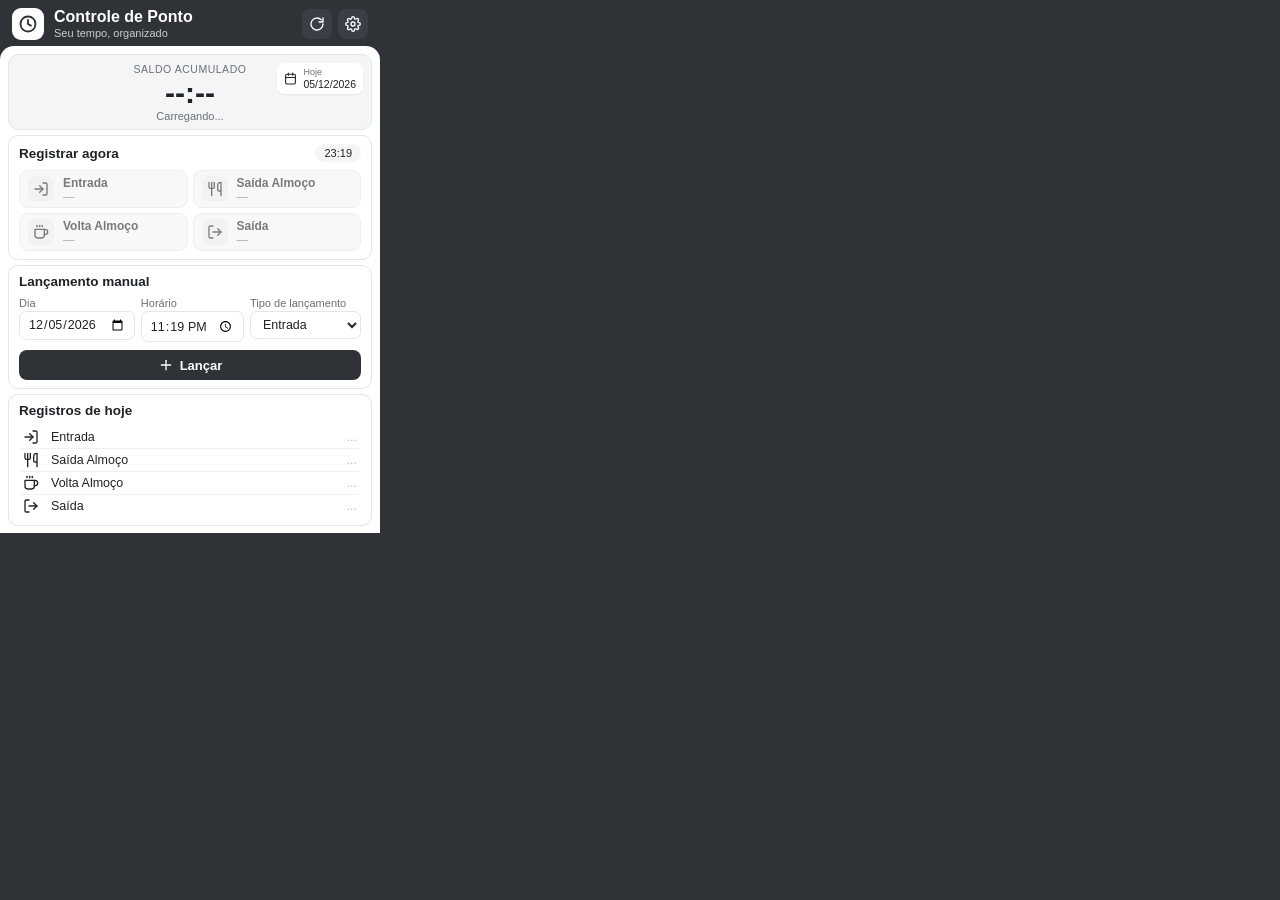
==== extensao/popup.html @ 4912578b "Controle de ponto pessoal com Google Sheets e extensão do Chrome Apps Script grava os 4 horários do " ====
<!DOCTYPE html>
<html lang="pt-BR">
<head>
  <meta charset="UTF-8" />
  <title>Controle de Ponto</title>
  <link rel="stylesheet" href="popup.css" />
</head>
<body>
  <header class="app-header">
    <div class="brand">
      <span class="brand-icon">
        <svg viewBox="0 0 24 24" aria-hidden="true"><circle cx="12" cy="12" r="9"/><polyline points="12 7 12 12 15.5 14"/></svg>
      </span>
      <div class="brand-text">
        <h1>Controle de Ponto</h1>
        <span class="brand-subtitle">Seu tempo, organizado</span>
      </div>
    </div>
    <div class="header-actions">
      <button id="refresh-button" class="icon-button" type="button" title="Atualizar">
        <svg viewBox="0 0 24 24" aria-hidden="true"><path d="M21 12a9 9 0 1 1-2.64-6.36"/><polyline points="21 3 21 9 15 9"/></svg>
      </button>
      <button id="settings-button" class="icon-button" type="button" title="Configurações">
        <svg viewBox="0 0 24 24" aria-hidden="true"><circle cx="12" cy="12" r="3"/><path d="M19.4 15a1.65 1.65 0 0 0 .33 1.82l.06.06a2 2 0 1 1-2.83 2.83l-.06-.06a1.65 1.65 0 0 0-1.82-.33 1.65 1.65 0 0 0-1 1.51V21a2 2 0 1 1-4 0v-.09A1.65 1.65 0 0 0 9 19.4a1.65 1.65 0 0 0-1.82.33l-.06.06a2 2 0 1 1-2.83-2.83l.06-.06A1.65 1.65 0 0 0 4.68 15a1.65 1.65 0 0 0-1.51-1H3a2 2 0 1 1 0-4h.09A1.65 1.65 0 0 0 4.6 9a1.65 1.65 0 0 0-.33-1.82l-.06-.06a2 2 0 1 1 2.83-2.83l.06.06A1.65 1.65 0 0 0 9 4.68a1.65 1.65 0 0 0 1-1.51V3a2 2 0 1 1 4 0v.09a1.65 1.65 0 0 0 1 1.51 1.65 1.65 0 0 0 1.82-.33l.06-.06a2 2 0 1 1 2.83 2.83l-.06.06A1.65 1.65 0 0 0 19.4 9a1.65 1.65 0 0 0 1.51 1H21a2 2 0 1 1 0 4h-.09a1.65 1.65 0 0 0-1.51 1z"/></svg>
      </button>
    </div>
  </header>

  <main class="content">
    <section id="settings" class="card" hidden>
      <h2>Configurações</h2>
      <label for="url-input">URL do Web App (Apps Script)</label>
      <input id="url-input" type="url" placeholder="https://script.google.com/macros/s/.../exec" autocomplete="off" />
      <div class="form-actions">
        <button id="settings-cancel" class="secondary-button" type="button">Cancelar</button>
        <button id="settings-save" class="primary-button" type="button">Salvar</button>
      </div>
    </section>

    <section class="saldo-card">
      <div class="today-chip">
        <svg viewBox="0 0 24 24" aria-hidden="true"><rect x="3" y="4" width="18" height="18" rx="2"/><line x1="16" y1="2" x2="16" y2="6"/><line x1="8" y1="2" x2="8" y2="6"/><line x1="3" y1="10" x2="21" y2="10"/></svg>
        <div>
          <span class="today-label">Hoje</span>
          <span id="today-date" class="today-date"></span>
        </div>
      </div>
      <span class="saldo-label">Saldo acumulado</span>
      <strong id="saldo-value" class="saldo-value">--:--</strong>
      <span id="saldo-hint" class="saldo-hint">Carregando...</span>
    </section>

    <section class="card">
      <div class="card-heading">
        <h2>Registrar agora</h2>
        <span id="clock" class="pill">--:--</span>
      </div>
      <div id="quick-grid" class="quick-grid"></div>
    </section>

    <section class="card">
      <h2>Lançamento manual</h2>
      <div class="manual-grid">
        <div>
          <label for="manual-date">Dia</label>
          <input id="manual-date" type="date" />
        </div>
        <div>
          <label for="manual-time">Horário</label>
          <input id="manual-time" type="time" />
        </div>
        <div>
          <label for="manual-tipo">Tipo de lançamento</label>
          <select id="manual-tipo"></select>
        </div>
      </div>
      <button id="manual-submit" class="primary-button full" type="button">
        <svg viewBox="0 0 24 24" aria-hidden="true"><line x1="12" y1="5" x2="12" y2="19"/><line x1="5" y1="12" x2="19" y2="12"/></svg>
        Lançar
      </button>
    </section>

    <section class="card">
      <div class="card-heading">
        <h2 id="day-title">Registros de hoje</h2>
        <span id="day-total" class="pill" hidden></span>
      </div>
      <ul id="day-list" class="day-list"></ul>
      <p id="day-footer" class="day-footer" hidden></p>
    </section>

    <div id="status" class="status" hidden></div>
  </main>

  <script src="api.js"></script>
  <script src="popup.js"></script>
</body>
</html>
---- extensao/popup.css ----
* {
  box-sizing: border-box;
}

:root {
  --dark: #2f3237;
  --dark-hover: #24272b;
  --dark-soft: #3b3f45;
  --surface: #f4f5f6;
  --surface-hover: #eceef0;
  --border: #e3e5e8;
  --text-main: #1f2328;
  --text-muted: #6b7178;
  --text-faint: #b7bcc2;
  --green: #22a06b;
  --green-strong: #15803d;
  --green-surface: #f0fdf4;
  --green-border: #c6ecd4;
  --red: #c62828;
  --red-surface: #fdf1f1;
  --red-border: #f5d0d0;
}

/* O Chrome limita o popup a 600px de altura; o layout é dimensionado para
   caber nisso sem barra de rolagem (exceto com as configurações abertas). */
body {
  width: 380px;
  margin: 0;
  font-family: -apple-system, "Segoe UI", Roboto, Arial, sans-serif;
  font-size: 12.5px;
  color: var(--text-main);
  background: var(--dark);
}

svg {
  width: 16px;
  height: 16px;
  fill: none;
  stroke: currentColor;
  stroke-width: 2;
  stroke-linecap: round;
  stroke-linejoin: round;
  flex-shrink: 0;
}

h2 {
  font-size: 13.5px;
  font-weight: 700;
  margin: 0 0 8px;
}

/* Header */
.app-header {
  display: flex;
  align-items: center;
  justify-content: space-between;
  padding: 7px 12px 18px;
  color: #fff;
}

.brand {
  display: flex;
  align-items: center;
  gap: 10px;
}

.brand-icon {
  width: 32px;
  height: 32px;
  border-radius: 9px;
  background: #fff;
  color: var(--dark);
  display: flex;
  align-items: center;
  justify-content: center;
}

.brand-icon svg {
  width: 20px;
  height: 20px;
  stroke-width: 2.2;
}

.brand-text h1 {
  font-size: 16px;
  font-weight: 700;
  margin: 0;
  line-height: 1.2;
}

.brand-subtitle {
  font-size: 11px;
  color: #c9ccd1;
}

.header-actions {
  display: flex;
  gap: 6px;
}

.icon-button {
  width: 30px;
  height: 30px;
  background: var(--dark-soft);
  border: none;
  color: #fff;
  border-radius: 8px;
  cursor: pointer;
  display: flex;
  align-items: center;
  justify-content: center;
}

.icon-button:hover {
  background: #474c53;
}

.icon-button:disabled {
  opacity: 0.5;
  cursor: default;
}

/* Conteúdo */
.content {
  background: #fff;
  border-radius: 14px 14px 0 0;
  margin-top: -12px;
  padding: 8px 8px 2px;
}

.card {
  border: 1px solid var(--border);
  border-radius: 10px;
  padding: 8px 10px;
  margin-bottom: 5px;
  background: #fff;
}

.card-heading {
  display: flex;
  align-items: center;
  justify-content: space-between;
  margin-bottom: 8px;
}

.card-heading h2 {
  margin: 0;
}

.pill {
  background: var(--surface);
  color: var(--text-main);
  font-size: 11px;
  font-weight: 500;
  padding: 3px 9px;
  border-radius: 999px;
  font-variant-numeric: tabular-nums;
}

/* Saldo */
.saldo-card {
  position: relative;
  display: flex;
  flex-direction: column;
  align-items: center;
  gap: 1px;
  background: var(--surface);
  border: 1px solid var(--border);
  border-radius: 10px;
  padding: 8px 12px 7px;
  margin-bottom: 5px;
}

.saldo-card.negativo {
  background: var(--red-surface);
  border-color: var(--red-border);
}

.saldo-card.positivo {
  background: var(--green-surface);
  border-color: var(--green-border);
}

.today-chip {
  position: absolute;
  top: 8px;
  right: 8px;
  display: flex;
  align-items: center;
  gap: 6px;
  background: #fff;
  border-radius: 7px;
  padding: 4px 7px;
  box-shadow: 0 1px 2px rgba(0, 0, 0, 0.06);
}

.today-chip svg {
  width: 13px;
  height: 13px;
}

.today-chip div {
  display: flex;
  flex-direction: column;
  line-height: 1.15;
}

.today-label {
  font-size: 9px;
  color: var(--text-muted);
}

.today-date {
  font-size: 10.5px;
  font-variant-numeric: tabular-nums;
}

.saldo-label {
  font-size: 10.5px;
  color: var(--text-muted);
  text-transform: uppercase;
  letter-spacing: 0.05em;
}

.saldo-value {
  font-size: 30px;
  font-weight: 800;
  line-height: 1.1;
  color: var(--text-main);
  font-variant-numeric: tabular-nums;
}

.saldo-card.negativo .saldo-value {
  color: var(--red);
}

.saldo-card.positivo .saldo-value {
  color: var(--green-strong);
}

.saldo-hint {
  font-size: 11px;
  color: var(--text-muted);
  text-align: center;
}

/* Registrar agora */
.quick-grid {
  display: grid;
  grid-template-columns: 1fr 1fr;
  gap: 5px;
}

.quick-button {
  display: flex;
  align-items: center;
  gap: 9px;
  background: var(--surface);
  border: 1px solid var(--border);
  border-radius: 9px;
  padding: 5px 8px;
  cursor: pointer;
  font-family: inherit;
  color: var(--text-main);
  text-align: left;
}

.quick-button:hover {
  background: var(--surface-hover);
}

.quick-icon {
  width: 26px;
  height: 26px;
  border-radius: 7px;
  background: #e9ebed;
  display: flex;
  align-items: center;
  justify-content: center;
}

.quick-text {
  display: flex;
  flex-direction: column;
  min-width: 0;
}

.quick-label {
  font-size: 12px;
  font-weight: 600;
  white-space: nowrap;
}

.quick-time {
  font-size: 11.5px;
  color: var(--text-muted);
  font-variant-numeric: tabular-nums;
}

.quick-button.done,
.quick-button.next {
  background: var(--dark);
  border-color: var(--dark);
  color: #fff;
}

.quick-button.done:hover,
.quick-button.next:hover {
  background: var(--dark-hover);
}

.quick-button.done .quick-icon,
.quick-button.next .quick-icon {
  background: var(--dark-soft);
}

.quick-button.done .quick-time,
.quick-button.next .quick-time {
  color: #d5d8dc;
}

.quick-button:disabled {
  opacity: 0.6;
  cursor: default;
}

/* Lançamento manual */
label {
  display: block;
  font-size: 11px;
  color: var(--text-muted);
  margin: 6px 0 2px;
}

input,
select {
  width: 100%;
  padding: 5px 8px;
  border: 1px solid var(--border);
  border-radius: 7px;
  font-size: 12.5px;
  font-family: inherit;
  background: #fff;
  color: var(--text-main);
}

input:focus,
select:focus {
  outline: none;
  border-color: var(--dark);
}

.manual-grid {
  display: grid;
  grid-template-columns: 1.2fr 0.85fr 1.15fr;
  gap: 6px;
}

.manual-grid label {
  white-space: nowrap;
}

.manual-grid label {
  margin-top: 0;
}

.form-actions {
  display: flex;
  justify-content: flex-end;
  gap: 6px;
  margin-top: 10px;
}

.primary-button {
  display: inline-flex;
  align-items: center;
  justify-content: center;
  gap: 6px;
  background: var(--dark);
  color: #fff;
  border: none;
  border-radius: 8px;
  padding: 8px 12px;
  font-size: 12.5px;
  font-weight: 600;
  cursor: pointer;
  font-family: inherit;
}

.primary-button:hover {
  background: var(--dark-hover);
}

.primary-button:disabled {
  opacity: 0.6;
  cursor: default;
}

.primary-button.full {
  width: 100%;
  margin-top: 8px;
  padding: 7px 12px;
  font-size: 13px;
}

.secondary-button {
  background: #fff;
  color: var(--text-main);
  border: 1px solid var(--border);
  border-radius: 8px;
  padding: 8px 12px;
  font-size: 12.5px;
  cursor: pointer;
  font-family: inherit;
}

.secondary-button:hover {
  background: var(--surface);
}

/* Registros do dia */
.day-list {
  list-style: none;
  margin: 0;
  padding: 0 2px;
}

.day-list li {
  display: flex;
  align-items: center;
  gap: 12px;
  padding: 3px 2px;
  border-bottom: 1px solid #eef0f2;
}

.day-list li:last-child {
  border-bottom: none;
}

.day-icon {
  display: flex;
  color: var(--text-main);
}

.day-icon.registrado {
  color: var(--green);
}

.day-label {
  flex: 1;
}

.day-time {
  font-weight: 500;
  font-variant-numeric: tabular-nums;
}

.day-time.vazio {
  color: var(--text-faint);
  font-weight: 400;
}

.day-footer {
  margin: 4px 2px 0;
  font-size: 11px;
  color: var(--text-muted);
}

.day-footer.negativo {
  color: var(--red);
}

/* Status */
/* Fixo por cima do conteúdo, para a mensagem não aumentar a altura do popup. */
.status {
  position: fixed;
  left: 10px;
  right: 10px;
  bottom: 10px;
  padding: 7px 9px;
  border-radius: 7px;
  box-shadow: 0 4px 14px rgba(0, 0, 0, 0.18);
  background: var(--dark);
  color: #fff;
  text-align: center;
  font-size: 12px;
}

.status.status-error {
  background: #ffebe9;
  color: #a40e26;
}
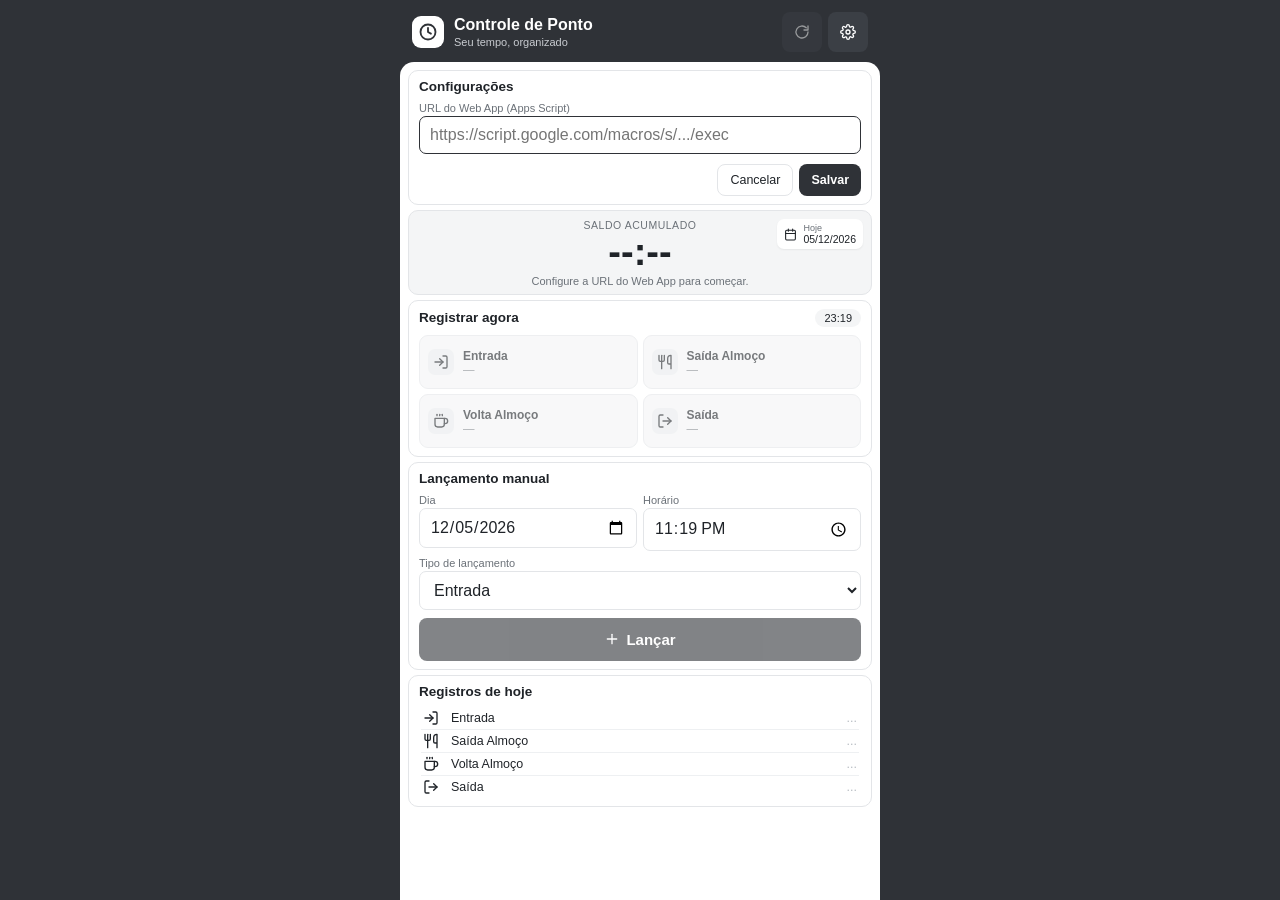
==== commit e25e7ca6: "Adiciona app para iPhone (PWA) e registro automático por localização - Code.gs: tipo=auto grava no p" ====
--- a/extensao/popup.html
+++ b/extensao/popup.html
@@ -2,8 +2,18 @@
 <html lang="pt-BR">
 <head>
   <meta charset="UTF-8" />
+  <meta name="viewport" content="width=device-width, initial-scale=1, viewport-fit=cover" />
   <title>Controle de Ponto</title>
+  <meta name="theme-color" content="#2f3237" />
+  <meta name="apple-mobile-web-app-capable" content="yes" />
+  <meta name="mobile-web-app-capable" content="yes" />
+  <meta name="apple-mobile-web-app-title" content="Ponto" />
+  <meta name="apple-mobile-web-app-status-bar-style" content="black-translucent" />
+  <link rel="manifest" href="manifest.webmanifest" />
+  <link rel="apple-touch-icon" href="icons/apple-touch-icon.png" />
   <link rel="stylesheet" href="popup.css" />
+  <link rel="stylesheet" href="web.css" />
+  <script src="api.js"></script>
 </head>
 <body>
   <header class="app-header">
@@ -31,6 +41,7 @@
       <h2>Configurações</h2>
       <label for="url-input">URL do Web App (Apps Script)</label>
       <input id="url-input" type="url" placeholder="https://script.google.com/macros/s/.../exec" autocomplete="off" />
+      <button id="copy-link" class="link-button" type="button" hidden>Copiar link para configurar o celular</button>
       <div class="form-actions">
         <button id="settings-cancel" class="secondary-button" type="button">Cancelar</button>
         <button id="settings-save" class="primary-button" type="button">Salvar</button>
@@ -92,7 +103,6 @@
     <div id="status" class="status" hidden></div>
   </main>
 
-  <script src="api.js"></script>
   <script src="popup.js"></script>
 </body>
 </html>
--- a/extensao/popup.css
+++ b/extensao/popup.css
@@ -157,6 +157,18 @@
   font-variant-numeric: tabular-nums;
 }
 
+.meta-diff {
+  font-weight: 700;
+}
+
+.meta-diff.negativo {
+  color: var(--red);
+}
+
+.meta-diff.positivo {
+  color: var(--green-strong);
+}
+
 /* Saldo */
 .saldo-card {
   position: relative;
@@ -416,6 +428,27 @@
 
 .secondary-button:hover {
   background: var(--surface);
+}
+
+.link-button {
+  display: block;
+  margin: 8px 0 0;
+  padding: 0;
+  background: none;
+  border: none;
+  color: var(--text-muted);
+  font-size: 11.5px;
+  font-family: inherit;
+  text-decoration: underline;
+  cursor: pointer;
+}
+
+.link-button:hover {
+  color: var(--text-main);
+}
+
+.link-button[hidden] {
+  display: none;
 }
 
 /* Registros do dia */
--- a/extensao/web.css
+++ b/extensao/web.css
@@ -0,0 +1,70 @@
+/* Estilos só da versão web/PWA (celular). Na extensão <html> não recebe a classe "web", então nada aqui vale. */
+
+html.web {
+  background: var(--dark);
+  -webkit-text-size-adjust: 100%;
+  -webkit-tap-highlight-color: transparent;
+}
+
+html.web body {
+  width: 100%;
+  max-width: 480px;
+  margin: 0 auto;
+  min-height: 100vh;
+  min-height: 100dvh;
+  display: flex;
+  flex-direction: column;
+  padding-left: env(safe-area-inset-left);
+  padding-right: env(safe-area-inset-right);
+}
+
+html.web .app-header {
+  padding-top: calc(env(safe-area-inset-top) + 12px);
+  padding-bottom: 22px;
+}
+
+html.web .content {
+  flex: 1;
+  padding-bottom: calc(env(safe-area-inset-bottom) + 14px);
+}
+
+/* Abaixo de 16px o iOS dá zoom ao focar o campo. */
+html.web input,
+html.web select {
+  font-size: 16px;
+  padding: 9px 10px;
+}
+
+html.web button {
+  touch-action: manipulation;
+}
+
+html.web .manual-grid {
+  grid-template-columns: 1fr 1fr;
+}
+
+html.web .manual-grid > div:last-child {
+  grid-column: 1 / -1;
+}
+
+html.web .quick-button {
+  min-height: 54px;
+}
+
+html.web .icon-button {
+  width: 40px;
+  height: 40px;
+}
+
+html.web .primary-button.full {
+  padding: 13px 12px;
+  font-size: 15px;
+}
+
+html.web .saldo-value {
+  font-size: 38px;
+}
+
+html.web .status {
+  bottom: calc(env(safe-area-inset-bottom) + 14px);
+}
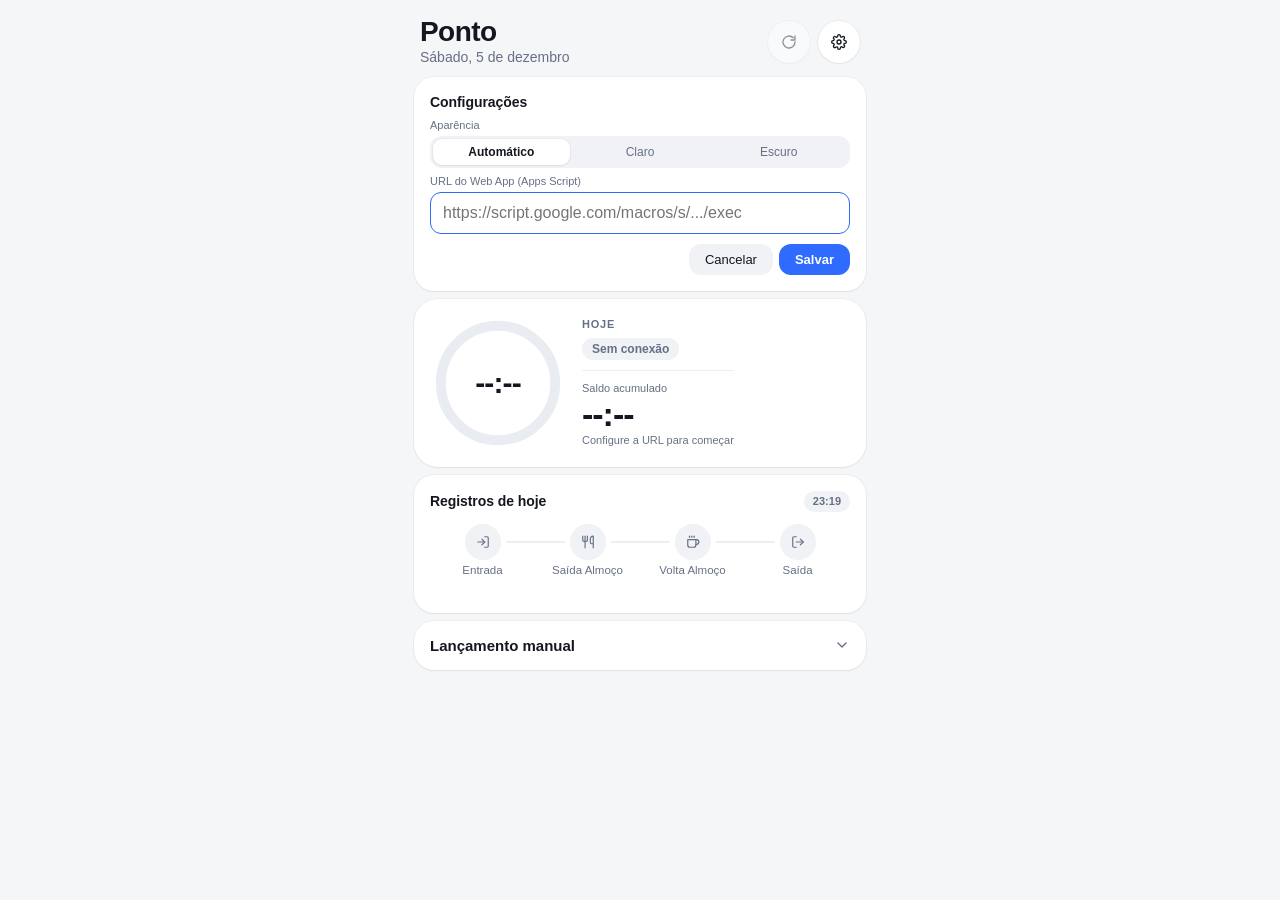
==== commit b9349f87: "Redesenha a tela e adiciona escolha de aparência - Anel de progresso do dia contra a meta, linha do " ====
--- a/extensao/popup.html
+++ b/extensao/popup.html
@@ -4,11 +4,12 @@
   <meta charset="UTF-8" />
   <meta name="viewport" content="width=device-width, initial-scale=1, viewport-fit=cover" />
   <title>Controle de Ponto</title>
-  <meta name="theme-color" content="#2f3237" />
+  <meta name="theme-color" content="#f5f6f8" media="(prefers-color-scheme: light)" />
+  <meta name="theme-color" content="#0a0b0e" media="(prefers-color-scheme: dark)" />
   <meta name="apple-mobile-web-app-capable" content="yes" />
   <meta name="mobile-web-app-capable" content="yes" />
   <meta name="apple-mobile-web-app-title" content="Ponto" />
-  <meta name="apple-mobile-web-app-status-bar-style" content="black-translucent" />
+  <meta name="apple-mobile-web-app-status-bar-style" content="default" />
   <link rel="manifest" href="manifest.webmanifest" />
   <link rel="apple-touch-icon" href="icons/apple-touch-icon.png" />
   <link rel="stylesheet" href="popup.css" />
@@ -16,17 +17,12 @@
   <script src="api.js"></script>
 </head>
 <body>
-  <header class="app-header">
-    <div class="brand">
-      <span class="brand-icon">
-        <svg viewBox="0 0 24 24" aria-hidden="true"><circle cx="12" cy="12" r="9"/><polyline points="12 7 12 12 15.5 14"/></svg>
-      </span>
-      <div class="brand-text">
-        <h1>Controle de Ponto</h1>
-        <span class="brand-subtitle">Seu tempo, organizado</span>
-      </div>
+  <header class="topbar">
+    <div class="topbar-title">
+      <h1>Ponto</h1>
+      <span id="today-date" class="topbar-date"></span>
     </div>
-    <div class="header-actions">
+    <div class="topbar-actions">
       <button id="refresh-button" class="icon-button" type="button" title="Atualizar">
         <svg viewBox="0 0 24 24" aria-hidden="true"><path d="M21 12a9 9 0 1 1-2.64-6.36"/><polyline points="21 3 21 9 15 9"/></svg>
       </button>
@@ -39,6 +35,12 @@
   <main class="content">
     <section id="settings" class="card" hidden>
       <h2>Configurações</h2>
+      <label id="theme-label">Aparência</label>
+      <div id="theme-options" class="segmented" role="group" aria-labelledby="theme-label">
+        <button type="button" data-tema="auto">Automático</button>
+        <button type="button" data-tema="claro">Claro</button>
+        <button type="button" data-tema="escuro">Escuro</button>
+      </div>
       <label for="url-input">URL do Web App (Apps Script)</label>
       <input id="url-input" type="url" placeholder="https://script.google.com/macros/s/.../exec" autocomplete="off" />
       <button id="copy-link" class="link-button" type="button" hidden>Copiar link para configurar o celular</button>
@@ -48,56 +50,61 @@
       </div>
     </section>
 
-    <section class="saldo-card">
-      <div class="today-chip">
-        <svg viewBox="0 0 24 24" aria-hidden="true"><rect x="3" y="4" width="18" height="18" rx="2"/><line x1="16" y1="2" x2="16" y2="6"/><line x1="8" y1="2" x2="8" y2="6"/><line x1="3" y1="10" x2="21" y2="10"/></svg>
-        <div>
-          <span class="today-label">Hoje</span>
-          <span id="today-date" class="today-date"></span>
+    <section class="hero">
+      <div class="ring">
+        <svg viewBox="0 0 120 120" aria-hidden="true">
+          <circle class="ring-track" cx="60" cy="60" r="52"/>
+          <circle id="ring-progress" class="ring-progress" cx="60" cy="60" r="52"/>
+        </svg>
+        <div class="ring-center">
+          <strong id="worked" class="worked">--:--</strong>
+          <span id="worked-of" class="worked-of"></span>
         </div>
       </div>
-      <span class="saldo-label">Saldo acumulado</span>
-      <strong id="saldo-value" class="saldo-value">--:--</strong>
-      <span id="saldo-hint" class="saldo-hint">Carregando...</span>
+      <div class="hero-side">
+        <span id="hero-day" class="eyebrow">Hoje</span>
+        <span id="hero-chip" class="chip">Carregando...</span>
+        <div id="balance" class="balance">
+          <span class="balance-label">Saldo acumulado</span>
+          <strong id="saldo-value" class="balance-value">--:--</strong>
+          <span id="saldo-hint" class="balance-hint"></span>
+        </div>
+      </div>
     </section>
 
-    <section class="card">
+    <section class="card day-card">
       <div class="card-heading">
-        <h2>Registrar agora</h2>
+        <h2 id="day-title">Hoje</h2>
+        <button id="back-today" class="link-button inline" type="button" hidden>Voltar para hoje</button>
         <span id="clock" class="pill">--:--</span>
       </div>
-      <div id="quick-grid" class="quick-grid"></div>
+      <ol id="timeline" class="timeline"></ol>
+      <button id="primary-action" class="cta" type="button" hidden></button>
+      <p id="day-footer" class="day-footer" hidden></p>
     </section>
 
-    <section class="card">
-      <h2>Lançamento manual</h2>
-      <div class="manual-grid">
-        <div>
-          <label for="manual-date">Dia</label>
-          <input id="manual-date" type="date" />
+    <section class="card manual-card">
+      <button id="manual-toggle" class="disclosure" type="button" aria-expanded="false" aria-controls="manual-panel">
+        <span>Lançamento manual</span>
+        <svg viewBox="0 0 24 24" aria-hidden="true"><polyline points="6 9 12 15 18 9"/></svg>
+      </button>
+      <div id="manual-panel" class="manual-panel" hidden>
+        <div class="manual-grid">
+          <div>
+            <label for="manual-date">Dia</label>
+            <input id="manual-date" type="date" />
+          </div>
+          <div>
+            <label for="manual-time">Horário</label>
+            <input id="manual-time" type="time" />
+          </div>
+          <div>
+            <label for="manual-tipo">Tipo</label>
+            <select id="manual-tipo"></select>
+          </div>
         </div>
-        <div>
-          <label for="manual-time">Horário</label>
-          <input id="manual-time" type="time" />
-        </div>
-        <div>
-          <label for="manual-tipo">Tipo de lançamento</label>
-          <select id="manual-tipo"></select>
-        </div>
+        <button id="manual-submit" class="primary-button full" type="button">Lançar</button>
       </div>
-      <button id="manual-submit" class="primary-button full" type="button">
-        <svg viewBox="0 0 24 24" aria-hidden="true"><line x1="12" y1="5" x2="12" y2="19"/><line x1="5" y1="12" x2="19" y2="12"/></svg>
-        Lançar
-      </button>
-    </section>
-
-    <section class="card">
-      <div class="card-heading">
-        <h2 id="day-title">Registros de hoje</h2>
-        <span id="day-total" class="pill" hidden></span>
-      </div>
-      <ul id="day-list" class="day-list"></ul>
-      <p id="day-footer" class="day-footer" hidden></p>
     </section>
 
     <div id="status" class="status" hidden></div>
--- a/extensao/popup.css
+++ b/extensao/popup.css
@@ -2,34 +2,97 @@
   box-sizing: border-box;
 }
 
+[hidden] {
+  display: none !important;
+}
+
 :root {
-  --dark: #2f3237;
-  --dark-hover: #24272b;
-  --dark-soft: #3b3f45;
-  --surface: #f4f5f6;
-  --surface-hover: #eceef0;
-  --border: #e3e5e8;
-  --text-main: #1f2328;
-  --text-muted: #6b7178;
-  --text-faint: #b7bcc2;
-  --green: #22a06b;
-  --green-strong: #15803d;
-  --green-surface: #f0fdf4;
-  --green-border: #c6ecd4;
-  --red: #c62828;
-  --red-surface: #fdf1f1;
-  --red-border: #f5d0d0;
-}
-
-/* O Chrome limita o popup a 600px de altura; o layout é dimensionado para
-   caber nisso sem barra de rolagem (exceto com as configurações abertas). */
+  color-scheme: light dark;
+
+  --bg: #f5f6f8;
+  --surface: #ffffff;
+  --surface-2: #f0f2f5;
+  --surface-hover: #e6e9ee;
+  --line: #eceef2;
+  --text: #14171f;
+  --text-muted: #667085;
+  --text-faint: #b9bfca;
+  --accent: #2f6bff;
+  --accent-hover: #1f56e0;
+  --accent-soft: #e8efff;
+  --on-accent: #ffffff;
+  --green: #12a15a;
+  --green-soft: #e4f6ec;
+  --red: #e5484d;
+  --red-soft: #fdecec;
+  --ring-track: #e9ecf1;
+  --shadow: 0 1px 2px rgba(16, 24, 40, 0.05), 0 0 0 1px rgba(16, 24, 40, 0.04);
+  --shadow-float: 0 10px 28px rgba(16, 24, 40, 0.2);
+}
+
+:root[data-theme="light"] {
+  color-scheme: light;
+}
+
+:root[data-theme="dark"] {
+  color-scheme: dark;
+  --bg: #0a0b0e;
+  --surface: #15171c;
+  --surface-2: #1e2128;
+  --surface-hover: #272a32;
+  --line: #23262d;
+  --text: #f2f4f8;
+  --text-muted: #8b93a1;
+  --text-faint: #4d535f;
+  --accent: #5b8cff;
+  --accent-hover: #7aa0ff;
+  --accent-soft: rgba(91, 140, 255, 0.16);
+  --on-accent: #0a0b0e;
+  --green: #3ccf8e;
+  --green-soft: rgba(60, 207, 142, 0.14);
+  --red: #ff6b72;
+  --red-soft: rgba(255, 107, 114, 0.14);
+  --ring-track: #23262d;
+  --shadow: 0 0 0 1px rgba(255, 255, 255, 0.05);
+  --shadow-float: 0 10px 28px rgba(0, 0, 0, 0.6);
+ 
+}
+
+@media (prefers-color-scheme: dark) {
+  :root:not([data-theme]) {
+    --bg: #0a0b0e;
+    --surface: #15171c;
+    --surface-2: #1e2128;
+    --surface-hover: #272a32;
+    --line: #23262d;
+    --text: #f2f4f8;
+    --text-muted: #8b93a1;
+    --text-faint: #4d535f;
+    --accent: #5b8cff;
+    --accent-hover: #7aa0ff;
+    --accent-soft: rgba(91, 140, 255, 0.16);
+    --on-accent: #0a0b0e;
+    --green: #3ccf8e;
+    --green-soft: rgba(60, 207, 142, 0.14);
+    --red: #ff6b72;
+    --red-soft: rgba(255, 107, 114, 0.14);
+    --ring-track: #23262d;
+    --shadow: 0 0 0 1px rgba(255, 255, 255, 0.05);
+    --shadow-float: 0 10px 28px rgba(0, 0, 0, 0.6);
+ 
+  }
+}
+
+
 body {
   width: 380px;
   margin: 0;
-  font-family: -apple-system, "Segoe UI", Roboto, Arial, sans-serif;
-  font-size: 12.5px;
-  color: var(--text-main);
-  background: var(--dark);
+  font-family: -apple-system, BlinkMacSystemFont, "Segoe UI Variable", "Segoe UI", Roboto, "Helvetica Neue", Arial, sans-serif;
+  font-size: 13px;
+  line-height: 1.35;
+  color: var(--text);
+  background: var(--bg);
+  -webkit-font-smoothing: antialiased;
 }
 
 svg {
@@ -43,337 +106,460 @@
   flex-shrink: 0;
 }
 
+h1,
 h2 {
-  font-size: 13.5px;
+  margin: 0;
+}
+
+h2 {
+  font-size: 14px;
+  font-weight: 650;
+  letter-spacing: -0.005em;
+}
+
+/* Barra superior */
+.topbar {
+  display: flex;
+  align-items: center;
+  justify-content: space-between;
+  padding: 12px 16px 8px;
+}
+
+.topbar h1 {
+  font-size: 21px;
   font-weight: 700;
-  margin: 0 0 8px;
-}
-
-/* Header */
-.app-header {
-  display: flex;
-  align-items: center;
-  justify-content: space-between;
-  padding: 7px 12px 18px;
-  color: #fff;
-}
-
-.brand {
-  display: flex;
-  align-items: center;
-  gap: 10px;
-}
-
-.brand-icon {
-  width: 32px;
-  height: 32px;
-  border-radius: 9px;
-  background: #fff;
-  color: var(--dark);
+  letter-spacing: -0.02em;
+  line-height: 1.15;
+}
+
+.topbar-date {
+  display: block;
+  font-size: 12px;
+  color: var(--text-muted);
+}
+
+.topbar-actions {
+  display: flex;
+  gap: 8px;
+}
+
+.icon-button {
+  width: 34px;
+  height: 34px;
+  background: var(--surface);
+  box-shadow: var(--shadow);
+  border: none;
+  color: var(--text);
+  border-radius: 50%;
+  cursor: pointer;
   display: flex;
   align-items: center;
   justify-content: center;
-}
-
-.brand-icon svg {
-  width: 20px;
-  height: 20px;
-  stroke-width: 2.2;
-}
-
-.brand-text h1 {
-  font-size: 16px;
-  font-weight: 700;
-  margin: 0;
-  line-height: 1.2;
-}
-
-.brand-subtitle {
+  transition: background 0.15s;
+}
+
+.icon-button:hover {
+  background: var(--surface-hover);
+}
+
+.icon-button:disabled {
+  opacity: 0.45;
+  cursor: default;
+}
+
+/* Estrutura */
+.content {
+  padding: 0 12px 10px;
+}
+
+.card {
+  background: var(--surface);
+  border-radius: 20px;
+  box-shadow: var(--shadow);
+  padding: 12px 14px;
+  margin-bottom: 8px;
+}
+
+.card-heading {
+  display: flex;
+  align-items: center;
+  gap: 8px;
+  margin-bottom: 12px;
+}
+
+.card-heading h2 {
+  margin-right: auto;
+}
+
+.pill {
+  background: var(--surface-2);
+  color: var(--text-muted);
   font-size: 11px;
-  color: #c9ccd1;
-}
-
-.header-actions {
-  display: flex;
-  gap: 6px;
-}
-
-.icon-button {
-  width: 30px;
-  height: 30px;
-  background: var(--dark-soft);
-  border: none;
-  color: #fff;
-  border-radius: 8px;
-  cursor: pointer;
-  display: flex;
-  align-items: center;
-  justify-content: center;
-}
-
-.icon-button:hover {
-  background: #474c53;
-}
-
-.icon-button:disabled {
-  opacity: 0.5;
-  cursor: default;
-}
-
-/* Conteúdo */
-.content {
-  background: #fff;
-  border-radius: 14px 14px 0 0;
-  margin-top: -12px;
-  padding: 8px 8px 2px;
-}
-
-.card {
-  border: 1px solid var(--border);
-  border-radius: 10px;
-  padding: 8px 10px;
-  margin-bottom: 5px;
-  background: #fff;
-}
-
-.card-heading {
-  display: flex;
-  align-items: center;
-  justify-content: space-between;
-  margin-bottom: 8px;
-}
-
-.card-heading h2 {
-  margin: 0;
-}
-
-.pill {
-  background: var(--surface);
-  color: var(--text-main);
-  font-size: 11px;
-  font-weight: 500;
+  font-weight: 600;
   padding: 3px 9px;
   border-radius: 999px;
   font-variant-numeric: tabular-nums;
 }
 
-.meta-diff {
+/* Hero: anel de progresso e saldo */
+.hero {
+  display: flex;
+  align-items: center;
+  gap: 16px;
+  background: var(--surface);
+  border-radius: 24px;
+  box-shadow: var(--shadow);
+  padding: 14px 16px;
+  margin-bottom: 8px;
+}
+
+.ring {
+  position: relative;
+  width: 116px;
+  height: 116px;
+  flex-shrink: 0;
+}
+
+.ring svg {
+  width: 116px;
+  height: 116px;
+  transform: rotate(-90deg);
+}
+
+.ring circle {
+  fill: none;
+  stroke-width: 9;
+}
+
+.ring-track {
+  stroke: var(--ring-track);
+}
+
+.ring-progress {
+  stroke: var(--accent);
+  stroke-linecap: round;
+  transition: stroke-dashoffset 0.5s ease, stroke 0.3s;
+}
+
+.ring-progress.ok {
+  stroke: var(--green);
+}
+
+.ring-center {
+  position: absolute;
+  inset: 0;
+  display: flex;
+  flex-direction: column;
+  align-items: center;
+  justify-content: center;
+}
+
+.worked {
+  font-size: 26px;
   font-weight: 700;
-}
-
-.meta-diff.negativo {
+  letter-spacing: -0.03em;
+  line-height: 1.1;
+  font-variant-numeric: tabular-nums;
+}
+
+.worked-of {
+  font-size: 11px;
+  color: var(--text-muted);
+}
+
+.hero-side {
+  display: flex;
+  flex-direction: column;
+  align-items: flex-start;
+  gap: 6px;
+  min-width: 0;
+}
+
+.eyebrow {
+  font-size: 11px;
+  font-weight: 600;
+  text-transform: uppercase;
+  letter-spacing: 0.07em;
+  color: var(--text-muted);
+}
+
+.chip {
+  display: inline-block;
+  font-size: 12px;
+  font-weight: 650;
+  padding: 3px 10px;
+  border-radius: 999px;
+  background: var(--surface-2);
+  color: var(--text-muted);
+  white-space: nowrap;
+}
+
+.chip.falta {
+  background: var(--red-soft);
   color: var(--red);
 }
 
-.meta-diff.positivo {
-  color: var(--green-strong);
-}
-
-/* Saldo */
-.saldo-card {
+.chip.ok {
+  background: var(--green-soft);
+  color: var(--green);
+}
+
+.balance {
+  margin-top: 4px;
+  padding-top: 10px;
+  border-top: 1px solid var(--line);
+  width: 100%;
+  display: flex;
+  flex-direction: column;
+}
+
+.balance-label {
+  font-size: 11px;
+  color: var(--text-muted);
+}
+
+.balance-value {
+  font-size: 30px;
+  font-weight: 700;
+  letter-spacing: -0.03em;
+  line-height: 1.1;
+  font-variant-numeric: tabular-nums;
+}
+
+.balance.positivo .balance-value {
+  color: var(--green);
+}
+
+.balance.negativo .balance-value {
+  color: var(--red);
+}
+
+.balance-hint {
+  font-size: 11px;
+  color: var(--text-muted);
+}
+
+/* Linha do tempo do dia */
+.timeline {
+  list-style: none;
+  margin: 0;
+  padding: 0;
+  display: grid;
+  grid-template-columns: repeat(4, 1fr);
+}
+
+.step {
+  --dot: 30px;
+  --gap: 5px;
   position: relative;
+}
+
+/* Trecho de linha entre o círculo anterior e este: começa e termina na borda dos círculos. */
+.step + .step::before {
+  content: "";
+  position: absolute;
+  top: calc(var(--dot) / 2 - 1px);
+  left: calc(-50% + var(--dot) / 2 + var(--gap));
+  width: calc(100% - var(--dot) - 2 * var(--gap));
+  height: 2px;
+  border-radius: 1px;
+  background: var(--line);
+}
+
+.step.done + .step::before {
+  background: var(--green);
+}
+
+.step-button {
+  position: relative;
+  width: 100%;
   display: flex;
   flex-direction: column;
   align-items: center;
-  gap: 1px;
-  background: var(--surface);
-  border: 1px solid var(--border);
-  border-radius: 10px;
-  padding: 8px 12px 7px;
-  margin-bottom: 5px;
-}
-
-.saldo-card.negativo {
-  background: var(--red-surface);
-  border-color: var(--red-border);
-}
-
-.saldo-card.positivo {
-  background: var(--green-surface);
-  border-color: var(--green-border);
-}
-
-.today-chip {
-  position: absolute;
-  top: 8px;
-  right: 8px;
-  display: flex;
-  align-items: center;
-  gap: 6px;
-  background: #fff;
-  border-radius: 7px;
-  padding: 4px 7px;
-  box-shadow: 0 1px 2px rgba(0, 0, 0, 0.06);
-}
-
-.today-chip svg {
-  width: 13px;
-  height: 13px;
-}
-
-.today-chip div {
-  display: flex;
-  flex-direction: column;
-  line-height: 1.15;
-}
-
-.today-label {
-  font-size: 9px;
-  color: var(--text-muted);
-}
-
-.today-date {
-  font-size: 10.5px;
+  gap: 4px;
+  padding: 0;
+  background: none;
+  border: none;
+  color: var(--text);
+  font-family: inherit;
+  cursor: pointer;
+}
+
+.step-button:disabled {
+  cursor: default;
+}
+
+.step-dot {
+  position: relative;
+  z-index: 1;
+  width: var(--dot);
+  height: var(--dot);
+  border-radius: 50%;
+  background: var(--surface-2);
+  color: var(--text-muted);
+  display: flex;
+  align-items: center;
+  justify-content: center;
+  transition: background 0.15s, transform 0.1s;
+}
+
+.step-dot svg {
+  width: 14px;
+  height: 14px;
+}
+
+.step-button:not(:disabled):hover .step-dot {
+  background: var(--surface-hover);
+}
+
+.step-button:not(:disabled):active .step-dot {
+  transform: scale(0.94);
+}
+
+.step.done .step-dot {
+  background: var(--green);
+  color: #fff;
+}
+
+.step.next .step-dot {
+  background: var(--accent-soft);
+  color: var(--accent);
+  box-shadow: 0 0 0 2px var(--accent);
+}
+
+.step-label {
+  font-size: 11px;
+  color: var(--text-muted);
+  white-space: nowrap;
+}
+
+.step-time {
+  min-height: 17px;
+  font-size: 13px;
+  font-weight: 650;
   font-variant-numeric: tabular-nums;
-}
-
-.saldo-label {
-  font-size: 10.5px;
-  color: var(--text-muted);
-  text-transform: uppercase;
-  letter-spacing: 0.05em;
-}
-
-.saldo-value {
-  font-size: 30px;
-  font-weight: 800;
-  line-height: 1.1;
-  color: var(--text-main);
-  font-variant-numeric: tabular-nums;
-}
-
-.saldo-card.negativo .saldo-value {
-  color: var(--red);
-}
-
-.saldo-card.positivo .saldo-value {
-  color: var(--green-strong);
-}
-
-.saldo-hint {
-  font-size: 11px;
-  color: var(--text-muted);
+  color: var(--text-faint);
+}
+
+.step.done .step-time {
+  color: var(--text);
+}
+
+.cta {
+  width: 100%;
+  margin-top: 12px;
+  padding: 11px 14px;
+  border: none;
+  border-radius: 14px;
+  background: var(--accent);
+  color: var(--on-accent);
+  font-family: inherit;
+  font-size: 14px;
+  font-weight: 650;
+  cursor: pointer;
+  transition: background 0.15s, transform 0.1s;
+}
+
+.cta:hover {
+  background: var(--accent-hover);
+}
+
+.cta:active {
+  transform: scale(0.985);
+}
+
+.cta:disabled {
+  opacity: 0.55;
+  cursor: default;
+}
+
+.day-footer {
+  margin: 10px 0 0;
   text-align: center;
-}
-
-/* Registrar agora */
-.quick-grid {
-  display: grid;
-  grid-template-columns: 1fr 1fr;
-  gap: 5px;
-}
-
-.quick-button {
-  display: flex;
-  align-items: center;
-  gap: 9px;
-  background: var(--surface);
-  border: 1px solid var(--border);
-  border-radius: 9px;
-  padding: 5px 8px;
-  cursor: pointer;
-  font-family: inherit;
-  color: var(--text-main);
-  text-align: left;
-}
-
-.quick-button:hover {
-  background: var(--surface-hover);
-}
-
-.quick-icon {
-  width: 26px;
-  height: 26px;
-  border-radius: 7px;
-  background: #e9ebed;
-  display: flex;
-  align-items: center;
-  justify-content: center;
-}
-
-.quick-text {
-  display: flex;
-  flex-direction: column;
-  min-width: 0;
-}
-
-.quick-label {
   font-size: 12px;
   font-weight: 600;
-  white-space: nowrap;
-}
-
-.quick-time {
-  font-size: 11.5px;
-  color: var(--text-muted);
-  font-variant-numeric: tabular-nums;
-}
-
-.quick-button.done,
-.quick-button.next {
-  background: var(--dark);
-  border-color: var(--dark);
-  color: #fff;
-}
-
-.quick-button.done:hover,
-.quick-button.next:hover {
-  background: var(--dark-hover);
-}
-
-.quick-button.done .quick-icon,
-.quick-button.next .quick-icon {
-  background: var(--dark-soft);
-}
-
-.quick-button.done .quick-time,
-.quick-button.next .quick-time {
-  color: #d5d8dc;
-}
-
-.quick-button:disabled {
-  opacity: 0.6;
-  cursor: default;
-}
-
-/* Lançamento manual */
+  color: var(--green);
+}
+
+.day-footer.negativo {
+  color: var(--red);
+}
+
+/* Lançamento manual (recolhível) */
+.manual-card {
+  padding: 0;
+  overflow: hidden;
+}
+
+.disclosure {
+  width: 100%;
+  display: flex;
+  align-items: center;
+  justify-content: space-between;
+  padding: 12px 14px;
+  background: none;
+  border: none;
+  color: var(--text);
+  font-family: inherit;
+  font-size: 14px;
+  font-weight: 650;
+  cursor: pointer;
+}
+
+.disclosure svg {
+  color: var(--text-muted);
+  transition: transform 0.2s;
+}
+
+.disclosure.aberto svg {
+  transform: rotate(180deg);
+}
+
+.manual-panel {
+  padding: 0 14px 14px;
+}
+
+.manual-grid {
+  display: grid;
+  grid-template-columns: 1.05fr 0.8fr 1.1fr;
+  gap: 6px;
+}
+
+.manual-grid select {
+  padding-right: 4px;
+}
+
+/* Formulários e botões */
 label {
   display: block;
   font-size: 11px;
-  color: var(--text-muted);
-  margin: 6px 0 2px;
+  font-weight: 500;
+  color: var(--text-muted);
+  margin: 6px 0 3px;
+}
+
+.manual-grid label {
+  margin-top: 0;
 }
 
 input,
 select {
   width: 100%;
-  padding: 5px 8px;
-  border: 1px solid var(--border);
-  border-radius: 7px;
-  font-size: 12.5px;
+  padding: 7px 9px;
+  border: 1px solid transparent;
+  border-radius: 11px;
+  font-size: 13px;
   font-family: inherit;
-  background: #fff;
-  color: var(--text-main);
+  background: var(--surface-2);
+  color: var(--text);
+  transition: border-color 0.15s, background 0.15s;
 }
 
 input:focus,
 select:focus {
   outline: none;
-  border-color: var(--dark);
-}
-
-.manual-grid {
-  display: grid;
-  grid-template-columns: 1.2fr 0.85fr 1.15fr;
-  gap: 6px;
-}
-
-.manual-grid label {
-  white-space: nowrap;
-}
-
-.manual-grid label {
-  margin-top: 0;
+  border-color: var(--accent);
+  background: var(--surface);
 }
 
 .form-actions {
@@ -383,51 +569,53 @@
   margin-top: 10px;
 }
 
+.primary-button,
+.secondary-button {
+  display: inline-flex;
+  align-items: center;
+  justify-content: center;
+  border: none;
+  border-radius: 12px;
+  padding: 8px 16px;
+  font-size: 13px;
+  font-weight: 600;
+  font-family: inherit;
+  cursor: pointer;
+  transition: background 0.15s, transform 0.1s;
+}
+
 .primary-button {
-  display: inline-flex;
-  align-items: center;
-  justify-content: center;
-  gap: 6px;
-  background: var(--dark);
-  color: #fff;
-  border: none;
-  border-radius: 8px;
-  padding: 8px 12px;
-  font-size: 12.5px;
-  font-weight: 600;
-  cursor: pointer;
-  font-family: inherit;
+  background: var(--accent);
+  color: var(--on-accent);
 }
 
 .primary-button:hover {
-  background: var(--dark-hover);
+  background: var(--accent-hover);
+}
+
+.primary-button:active {
+  transform: scale(0.98);
 }
 
 .primary-button:disabled {
-  opacity: 0.6;
+  opacity: 0.55;
   cursor: default;
 }
 
 .primary-button.full {
   width: 100%;
-  margin-top: 8px;
-  padding: 7px 12px;
-  font-size: 13px;
+  margin-top: 10px;
+  padding: 10px 12px;
 }
 
 .secondary-button {
-  background: #fff;
-  color: var(--text-main);
-  border: 1px solid var(--border);
-  border-radius: 8px;
-  padding: 8px 12px;
-  font-size: 12.5px;
-  cursor: pointer;
-  font-family: inherit;
+  background: var(--surface-2);
+  color: var(--text);
+  font-weight: 500;
 }
 
 .secondary-button:hover {
-  background: var(--surface);
+  background: var(--surface-hover);
 }
 
 .link-button {
@@ -443,83 +631,69 @@
   cursor: pointer;
 }
 
+.link-button.inline {
+  display: inline;
+  margin: 0;
+  color: var(--accent);
+  font-weight: 600;
+  text-decoration: none;
+}
+
 .link-button:hover {
-  color: var(--text-main);
-}
-
-.link-button[hidden] {
-  display: none;
-}
-
-/* Registros do dia */
-.day-list {
-  list-style: none;
-  margin: 0;
-  padding: 0 2px;
-}
-
-.day-list li {
-  display: flex;
-  align-items: center;
-  gap: 12px;
-  padding: 3px 2px;
-  border-bottom: 1px solid #eef0f2;
-}
-
-.day-list li:last-child {
-  border-bottom: none;
-}
-
-.day-icon {
-  display: flex;
-  color: var(--text-main);
-}
-
-.day-icon.registrado {
-  color: var(--green);
-}
-
-.day-label {
-  flex: 1;
-}
-
-.day-time {
+  color: var(--text);
+}
+
+.link-button.inline:hover {
+  color: var(--accent-hover);
+}
+
+/* Seletor de aparência */
+.segmented {
+  display: grid;
+  grid-template-columns: repeat(3, 1fr);
+  gap: 2px;
+  padding: 3px;
+  background: var(--surface-2);
+  border-radius: 12px;
+}
+
+.segmented button {
+  padding: 6px 4px;
+  border: none;
+  border-radius: 9px;
+  background: transparent;
+  color: var(--text-muted);
+  font-family: inherit;
+  font-size: 12px;
   font-weight: 500;
-  font-variant-numeric: tabular-nums;
-}
-
-.day-time.vazio {
-  color: var(--text-faint);
-  font-weight: 400;
-}
-
-.day-footer {
-  margin: 4px 2px 0;
-  font-size: 11px;
-  color: var(--text-muted);
-}
-
-.day-footer.negativo {
-  color: var(--red);
-}
-
-/* Status */
-/* Fixo por cima do conteúdo, para a mensagem não aumentar a altura do popup. */
+  cursor: pointer;
+  transition: background 0.15s, color 0.15s;
+}
+
+.segmented button[aria-pressed="true"] {
+  background: var(--surface);
+  color: var(--text);
+  font-weight: 650;
+  box-shadow: var(--shadow);
+}
+
+/* Aviso: fica por cima do conteúdo para não aumentar a altura do popup. */
 .status {
   position: fixed;
-  left: 10px;
-  right: 10px;
-  bottom: 10px;
-  padding: 7px 9px;
-  border-radius: 7px;
-  box-shadow: 0 4px 14px rgba(0, 0, 0, 0.18);
-  background: var(--dark);
+  left: 12px;
+  right: 12px;
+  bottom: 12px;
+  padding: 10px 12px;
+  border-radius: 14px;
+  background: var(--text);
+  color: var(--bg);
+  box-shadow: var(--shadow-float);
+  text-align: center;
+  font-size: 12.5px;
+  font-weight: 500;
+}
+
+.status.status-error {
+  background: var(--red);
   color: #fff;
-  text-align: center;
-  font-size: 12px;
-}
-
-.status.status-error {
-  background: #ffebe9;
-  color: #a40e26;
-}
+}
--- a/extensao/web.css
+++ b/extensao/web.css
@@ -1,7 +1,7 @@
 /* Estilos só da versão web/PWA (celular). Na extensão <html> não recebe a classe "web", então nada aqui vale. */
 
 html.web {
-  background: var(--dark);
+  background: var(--bg);
   -webkit-text-size-adjust: 100%;
   -webkit-tap-highlight-color: transparent;
 }
@@ -12,27 +12,91 @@
   margin: 0 auto;
   min-height: 100vh;
   min-height: 100dvh;
-  display: flex;
-  flex-direction: column;
   padding-left: env(safe-area-inset-left);
   padding-right: env(safe-area-inset-right);
+  padding-bottom: env(safe-area-inset-bottom);
 }
 
-html.web .app-header {
-  padding-top: calc(env(safe-area-inset-top) + 12px);
-  padding-bottom: 22px;
+html.web .topbar {
+  padding: calc(env(safe-area-inset-top) + 16px) 20px 10px;
+}
+
+html.web .topbar h1 {
+  font-size: 28px;
+}
+
+html.web .topbar-date {
+  font-size: 14px;
+}
+
+html.web .icon-button {
+  width: 42px;
+  height: 42px;
 }
 
 html.web .content {
-  flex: 1;
-  padding-bottom: calc(env(safe-area-inset-bottom) + 14px);
+  padding: 0 14px 20px;
+}
+
+html.web .card {
+  padding: 16px;
+}
+
+html.web .manual-card {
+  padding: 0;
+}
+
+html.web .hero {
+  padding: 18px;
+  gap: 18px;
+}
+
+html.web .ring,
+html.web .ring svg {
+  width: 132px;
+  height: 132px;
+}
+
+html.web .worked {
+  font-size: 30px;
+}
+
+html.web .balance-value {
+  font-size: 34px;
+}
+
+html.web .step {
+  --dot: 36px;
+}
+
+html.web .step-label {
+  font-size: 11.5px;
+}
+
+html.web .step-time {
+  font-size: 14px;
+}
+
+html.web .cta {
+  padding: 15px 14px;
+  font-size: 16px;
+  border-radius: 16px;
+}
+
+html.web .disclosure {
+  padding: 16px;
+  font-size: 15px;
+}
+
+html.web .manual-panel {
+  padding: 0 16px 16px;
 }
 
 /* Abaixo de 16px o iOS dá zoom ao focar o campo. */
 html.web input,
 html.web select {
   font-size: 16px;
-  padding: 9px 10px;
+  padding: 11px 12px;
 }
 
 html.web button {
@@ -47,24 +111,11 @@
   grid-column: 1 / -1;
 }
 
-html.web .quick-button {
-  min-height: 54px;
-}
-
-html.web .icon-button {
-  width: 40px;
-  height: 40px;
-}
-
 html.web .primary-button.full {
-  padding: 13px 12px;
-  font-size: 15px;
-}
-
-html.web .saldo-value {
-  font-size: 38px;
+  padding: 14px 12px;
+  font-size: 16px;
 }
 
 html.web .status {
-  bottom: calc(env(safe-area-inset-bottom) + 14px);
+  bottom: calc(env(safe-area-inset-bottom) + 16px);
 }
